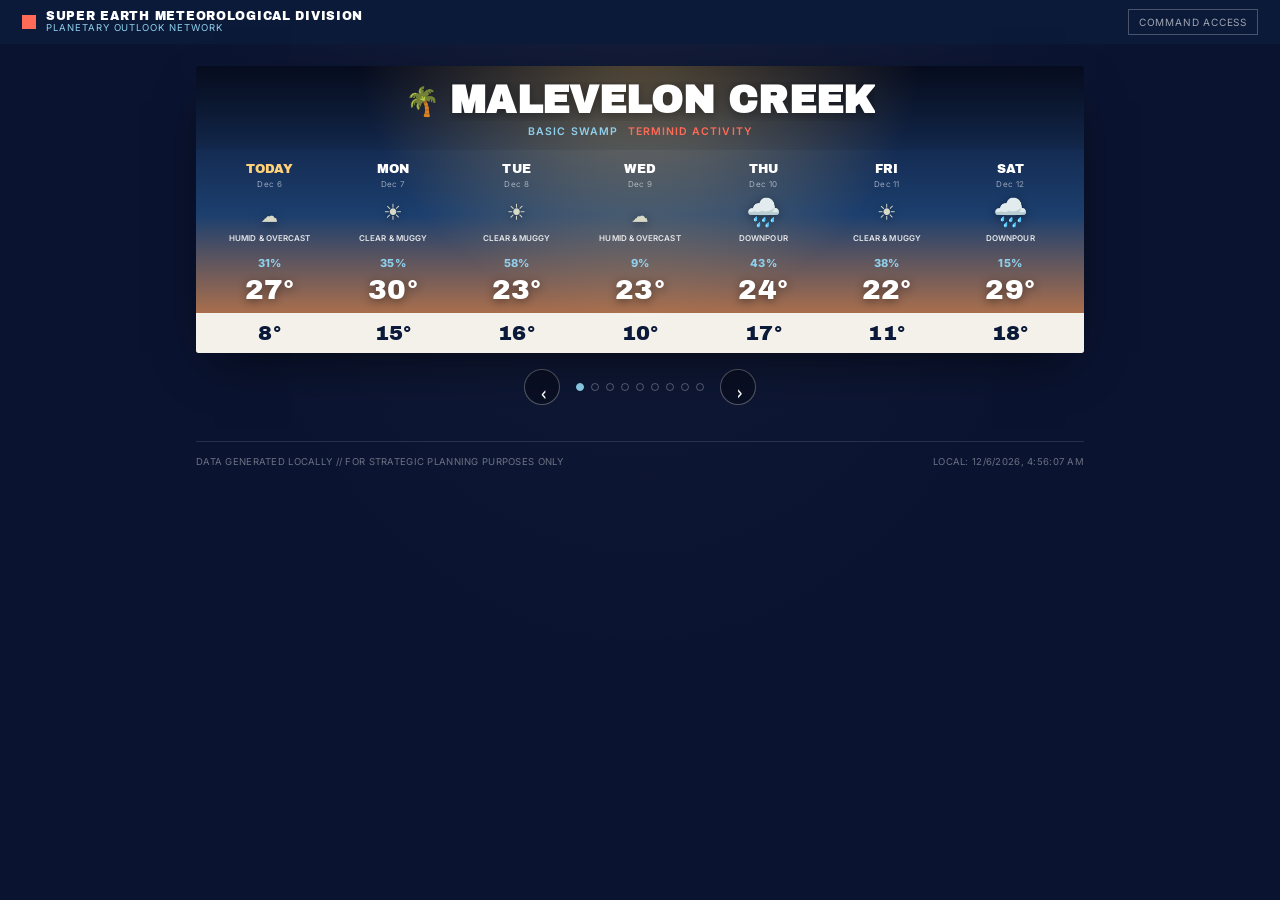
==== index.html @ 5e61d383 "Add files via upload" ====
<!doctype html>
<html lang="en">
<head>
<meta charset="utf-8">
<meta name="viewport" content="width=device-width, initial-scale=1">
<title>SEMD // Planetary Weather Outlook</title>
<link rel="stylesheet" href="style.css">
</head>
<body>

<div class="topbar">
  <div class="brand">
    <div class="mark"></div>
    <div class="brand-text">
      <div class="t1">SUPER EARTH METEOROLOGICAL DIVISION</div>
      <div class="t2">PLANETARY OUTLOOK NETWORK</div>
    </div>
  </div>
  <div class="ticker-wrap"><div class="ticker" id="ticker">LOADING FEED…</div></div>
  <a class="admin-link" href="admin.html">COMMAND ACCESS</a>
</div>

<div class="wrap">

  <div class="forecast-card" id="forecastCard">
    <div class="card-titlebar">
      <div class="title-block">
        <div class="title-line">
          <span class="planet-icon" id="planetIcon"></span>
          <h1 id="planetName">—</h1>
        </div>
        <div class="sub">
          <span id="biomeTag">—</span>
          <span class="faction" id="factionTag">—</span>
        </div>
      </div>
    </div>

    <div class="scroll-region">
      <div class="scroll-inner">
        <div class="days-grid" id="daysGrid"></div>
        <div class="lows-strip" id="lowsStrip"></div>
      </div>
    </div>
  </div>

  <div class="controls-row">
    <button class="nav-btn" id="prevBtn" aria-label="Previous planet">‹</button>
    <div class="dots" id="dots"></div>
    <button class="nav-btn" id="nextBtn" aria-label="Next planet">›</button>
  </div>

  <div class="footer">
    <span>DATA GENERATED LOCALLY // FOR STRATEGIC PLANNING PURPOSES ONLY</span>
    <span id="clock">—</span>
  </div>
</div>

<script src="data.js"></script>
<script>
let config = Store.load();
Store.rollForward(config);
config = Store.load();
Store.applyTheme(config.theme);

let planets = config.planets.filter(p => p.displayed !== false);
if (planets.length === 0) planets = config.planets; // fallback so page is never empty
let current = 0;
let autoTimer = null;

const DAY_NAMES = ["SUN","MON","TUE","WED","THU","FRI","SAT"];

function renderDots(){
  const dotsEl = document.getElementById("dots");
  dotsEl.innerHTML = "";
  planets.forEach((p,i)=>{
    const d = document.createElement("button");
    d.className = "dot" + (i===current ? " active" : "");
    d.title = p.name;
    d.addEventListener("click", ()=> goTo(i));
    dotsEl.appendChild(d);
  });
}

function applyCardBackground(p){
  const card = document.getElementById("forecastCard");
  const bgImg = p.backgroundImage || config.theme.backgroundImage;
  if (bgImg){
    card.style.backgroundImage = `linear-gradient(180deg, rgba(4,8,20,.45), rgba(4,8,20,.18) 42%, rgba(4,8,20,.55)), url("${bgImg}")`;
    card.classList.add("no-glow");
  } else {
    card.style.backgroundImage = "";
    card.classList.remove("no-glow");
  }
}

function renderPlanet(){
  const p = planets[current];
  if (!p) return;

  document.getElementById("planetIcon").innerHTML = renderIconHTML(p.icon, "");
  document.getElementById("planetName").textContent = p.name.toUpperCase();
  document.getElementById("biomeTag").textContent = ((BIOMES[p.biome]||{}).label || p.biome).toUpperCase();
  document.getElementById("factionTag").textContent = (p.faction || "UNKNOWN").toUpperCase() + " ACTIVITY";
  applyCardBackground(p);

  const todayStr = todayIso();
  const grid = document.getElementById("daysGrid");
  const strip = document.getElementById("lowsStrip");
  grid.innerHTML = "";
  strip.innerHTML = "";

  p.forecast.forEach((day)=>{
    const dt = new Date(day.date + "T00:00:00");
    const isToday = day.date === todayStr;

    const col = document.createElement("div");
    col.className = "day-col";
    const riskClass = day.severity === "Extreme" ? " hazard" : "";
    col.innerHTML = `
      <div class="dname${isToday ? " today":""}">${isToday ? "TODAY" : DAY_NAMES[dt.getDay()]}</div>
      <div class="ddate">${dt.toLocaleDateString(undefined,{month:"short",day:"numeric"})}</div>
      <div class="dicon">${renderIconHTML(iconFor(day.condition, config))}</div>
      <div class="dcond">${day.condition}</div>
      <div class="drisk${riskClass}">${day.risk}%</div>
      <div class="dhigh">${day.temp}°</div>
    `;
    grid.appendChild(col);

    const lowEl = document.createElement("div");
    lowEl.className = "dlow";
    lowEl.textContent = day.low + "°";
    strip.appendChild(lowEl);
  });

  renderDots();
}

function goTo(i){
  current = ((i % planets.length) + planets.length) % planets.length;
  renderPlanet();
  restartAuto();
}
function next(){ goTo(current+1); }
function prev(){ goTo(current-1); }

function restartAuto(){
  if (autoTimer) clearInterval(autoTimer);
  const secs = (config.settings && config.settings.rotationSeconds) || 10;
  autoTimer = setInterval(next, Math.max(3, secs) * 1000);
}

document.getElementById("nextBtn").addEventListener("click", next);
document.getElementById("prevBtn").addEventListener("click", prev);

function tickClock(){
  const now = new Date();
  document.getElementById("clock").textContent = "LOCAL: " + now.toLocaleString();
}
setInterval(tickClock, 1000);
tickClock();

function buildTicker(){
  const bits = planets.map(p=>{
    const t = p.forecast[0];
    return `${p.name.toUpperCase()}: ${t.condition.toUpperCase()} ${t.temp}°/${t.low}° [${t.risk}% RISK]`;
  });
  document.getElementById("ticker").textContent = bits.join("     //     ");
}
buildTicker();

// Re-check for a midnight day-advance while the tab stays open.
setInterval(()=>{
  const res = Store.rollForward(config);
  if (res.advanced > 0){
    config = Store.load();
    planets = config.planets.filter(p => p.displayed !== false);
    if (planets.length === 0) planets = config.planets;
    if (current >= planets.length) current = 0;
    renderPlanet();
    buildTicker();
  }
}, 60000);

renderPlanet();
restartAuto();
</script>
</body>
</html>
---- style.css ----
@import url('https://fonts.googleapis.com/css2?family=Archivo+Black&family=Inter:wght@400;500;600;700;800&family=Oswald:wght@400;500;600;700&family=Share+Tech+Mono&display=swap');

:root{
  /* admin console chrome (fixed, not user-themeable) */
  --bg: #0b0d0a;
  --panel: #14170f;
  --accent: #ffb000;
  --accent2: #ff3b30;
  --text: #d9d9c8;
  --line: #3a3f2f;
  --panel-2: #191d13;

  /* public forecast-card palette (driven by config.theme, see data.js) */
  --sky-top: #0a1330;
  --sky-mid: #1c3f6e;
  --sky-bottom: #e2823f;
  --sun-glow: #ffd27a;
  --bar-dark: #0c1a3a;
  --low-bg: #f4f1ea;
  --low-text: #0c1a3a;
  --text-primary: #ffffff;
  --accent-percent: #8fd0ec;
  --accent-hazard: #ff6b57;
}

*{box-sizing:border-box;}
html,body{margin:0;padding:0;}
body{
  background:
    radial-gradient(ellipse at 50% -10%, rgba(255,255,255,0.04), transparent 55%),
    var(--sky-top);
  color:var(--text);
  font-family:'Share Tech Mono', monospace;
  min-height:100vh;
  letter-spacing:.02em;
}
.stencil{
  font-family:'Oswald', sans-serif;
  text-transform:uppercase;
  font-weight:700;
  letter-spacing:.06em;
}

/* ---------- Top bar ---------- */
.topbar{
  background:var(--bar-dark);
  padding:9px 22px;
  display:flex;
  align-items:center;
  justify-content:space-between;
  gap:16px;
  flex-wrap:wrap;
}
.brand{
  display:flex;
  align-items:center;
  gap:10px;
}
.brand .mark{
  width:14px;height:14px;
  background:var(--accent-hazard);
  flex:none;
}
.brand-text{
  line-height:1.15;
}
.brand-text .t1{
  font-size:12px;
  color:#fff;
  font-family:'Archivo Black',sans-serif;
  letter-spacing:.06em;
}
.brand-text .t2{
  font-size:9.5px;
  color:var(--accent-percent);
  letter-spacing:.1em;
  font-family:'Inter',sans-serif;
}
.ticker-wrap{
  flex:1 1 260px;
  overflow:hidden;
  padding:2px 0;
  min-width:160px;
}
.ticker{
  display:inline-block;
  white-space:nowrap;
  padding-left:100%;
  animation:ticker 26s linear infinite;
  font-size:10.5px;
  color:rgba(255,255,255,0.55);
  font-family:'Inter',sans-serif;
  letter-spacing:.03em;
}
@keyframes ticker{
  0%{transform:translateX(0);}
  100%{transform:translateX(-100%);}
}
.topbar a.admin-link{
  color:rgba(255,255,255,0.6);
  text-decoration:none;
  font-size:10px;
  letter-spacing:.08em;
  font-family:'Inter',sans-serif;
  border:1px solid rgba(255,255,255,0.25);
  padding:6px 10px;
  white-space:nowrap;
}
.topbar a.admin-link:hover{ color:#fff; border-color:#fff; }

/* ---------- Layout ---------- */
.wrap{
  max-width:920px;
  margin:0 auto;
  padding:22px 16px 50px;
}

/* ---------- Forecast card (broadcast-style hero) ---------- */
.forecast-card{
  position:relative;
  border-radius:3px;
  overflow:hidden;
  background:linear-gradient(180deg, var(--sky-top) 0%, var(--sky-mid) 52%, var(--sky-bottom) 100%);
  background-size:cover;
  background-position:center;
  box-shadow:0 18px 50px -18px rgba(0,0,0,0.7);
}
.forecast-card::after{
  content:"";
  position:absolute;
  left:50%; bottom:8%;
  width:66%; padding-top:66%;
  transform:translateX(-50%);
  border-radius:50%;
  background:radial-gradient(circle, var(--sun-glow) 0%, transparent 68%);
  opacity:.5;
  pointer-events:none;
}
.forecast-card.no-glow::after{ display:none; }

.card-titlebar{
  position:relative; z-index:2;
  background:linear-gradient(180deg, rgba(0,0,0,0.38), rgba(0,0,0,0.08));
  padding:16px 18px 12px;
  display:flex;
  align-items:center;
  justify-content:center;
  gap:14px;
}
.card-titlebar .title-block{ min-width:0; text-align:center; }
.title-line{
  display:flex;
  align-items:center;
  justify-content:center;
  gap:10px;
  min-width:0;
}
.planet-icon{
  display:inline-flex;
  align-items:center;
  justify-content:center;
  flex:none;
}
.planet-icon img{ width:32px; height:32px; object-fit:contain; filter:drop-shadow(0 2px 4px rgba(0,0,0,.4)); }
.planet-icon .icon-emoji{ font-size:28px; }
.card-titlebar h1{
  font-family:'Archivo Black',sans-serif;
  font-size:clamp(24px,5vw,38px);
  color:var(--text-primary);
  margin:0;
  line-height:1.02;
  letter-spacing:.005em;
  text-shadow:0 2px 12px rgba(0,0,0,.4);
  overflow:hidden;
  text-overflow:ellipsis;
  white-space:nowrap;
}
.card-titlebar .sub{
  font-size:10.5px;
  color:var(--accent-percent);
  font-family:'Inter',sans-serif;
  letter-spacing:.1em;
  font-weight:600;
  text-transform:uppercase;
  display:flex;
  gap:10px;
  flex-wrap:wrap;
  justify-content:center;
  margin-top:4px;
}
.card-titlebar .sub .faction{ color:var(--accent-hazard); }

.nav-btn{
  background:rgba(0,0,0,0.28);
  border:1px solid rgba(255,255,255,0.3);
  color:var(--text-primary);
  font-size:18px;
  width:36px;height:36px;
  cursor:pointer;
  flex:none;
  border-radius:50%;
  transition:.15s;
}
.nav-btn:hover{ background:rgba(0,0,0,0.5); border-color:#fff; }

.scroll-region{
  position:relative; z-index:2;
  overflow-x:auto;
}
.scroll-inner{
  min-width:560px;
}

.days-grid{
  display:grid;
  grid-template-columns:repeat(7,1fr);
  padding:4px 12px 2px;
}
.day-col{
  display:flex;
  flex-direction:column;
  align-items:center;
  text-align:center;
  padding:8px 3px 6px;
  gap:3px;
}
.day-col .dname{
  font-family:'Archivo Black',sans-serif;
  font-size:12.5px;
  color:var(--text-primary);
  letter-spacing:.01em;
}
.day-col .dname.today{ color:var(--sun-glow); }
.day-col .ddate{
  font-size:8px;
  color:rgba(255,255,255,0.55);
  font-family:'Inter',sans-serif;
  letter-spacing:.04em;
  margin-bottom:2px;
}
.day-col .dicon{
  font-size:28px;
  margin:2px 0;
  filter:drop-shadow(0 2px 5px rgba(0,0,0,.4));
}
.day-col .dicon img{ width:32px; height:32px; object-fit:contain; }
.day-col .dicon .icon-emoji{ font-size:28px; }
.day-col .dcond{
  font-size:8px;
  color:var(--text-primary);
  opacity:.85;
  line-height:1.2;
  min-height:19px;
  text-transform:uppercase;
  letter-spacing:.01em;
  font-family:'Inter',sans-serif;
  font-weight:600;
}
.day-col .drisk{
  font-size:11px;
  font-weight:800;
  color:var(--accent-percent);
  font-family:'Inter',sans-serif;
}
.day-col .drisk.hazard{ color:var(--accent-hazard); }
.day-col .dhigh{
  font-family:'Archivo Black',sans-serif;
  font-size:clamp(19px,3.4vw,28px);
  color:var(--text-primary);
  margin-top:1px;
  text-shadow:0 2px 10px rgba(0,0,0,.45);
}

.lows-strip{
  display:grid;
  grid-template-columns:repeat(7,1fr);
  background:var(--low-bg);
  padding:9px 12px;
}
.lows-strip .dlow{
  text-align:center;
  font-family:'Archivo Black',sans-serif;
  font-size:clamp(15px,2.4vw,21px);
  color:var(--low-text);
}

.controls-row{
  display:flex;
  align-items:center;
  justify-content:center;
  gap:16px;
  margin-top:16px;
  flex-wrap:wrap;
}
.dots{
  display:flex;
  gap:7px;
  justify-content:center;
  flex-wrap:wrap;
}
.dot{
  width:8px;height:8px;
  border-radius:50%;
  border:1px solid rgba(255,255,255,0.3);
  background:transparent;
  cursor:pointer;
  padding:0;
}
.dot.active{ background:var(--accent-percent); border-color:var(--accent-percent); }

.section-label{
  font-family:'Inter',sans-serif;
  font-weight:600;
  font-size:11px;
  letter-spacing:.16em;
  color:rgba(255,255,255,0.5);
  margin:26px 0 10px;
  display:flex;
  align-items:center;
  gap:10px;
  text-transform:uppercase;
}
.section-label::after{
  content:"";
  flex:1;
  height:1px;
  background:rgba(255,255,255,0.14);
}

/* ---------- Footer ---------- */
.footer{
  margin-top:36px;
  padding-top:14px;
  border-top:1px solid rgba(255,255,255,0.12);
  font-size:9.5px;
  color:rgba(255,255,255,0.4);
  font-family:'Inter',sans-serif;
  letter-spacing:.03em;
  display:flex;
  justify-content:space-between;
  flex-wrap:wrap;
  gap:8px;
}

/* ============ ADMIN ============ */
.admin-wrap{
  max-width:980px;
  margin:0 auto;
  padding:26px 20px 80px;
}
.panel{
  border:1px solid var(--line);
  background:var(--panel);
  padding:18px;
  margin-bottom:22px;
}
.panel h2{
  font-family:'Oswald',sans-serif;
  font-size:14px;
  letter-spacing:.14em;
  color:var(--accent);
  margin:0 0 4px;
  text-transform:uppercase;
}
.panel .hint{
  font-size:11px;
  color:#8a8f7a;
  margin:0 0 16px;
  line-height:1.5;
}
.note-box{
  border:1px solid rgba(255,176,0,0.4);
  background:rgba(255,176,0,0.06);
  color:var(--accent);
  font-size:11px;
  padding:10px 12px;
  margin-bottom:20px;
  line-height:1.6;
}

.field-row{
  display:grid;
  grid-template-columns:repeat(auto-fit,minmax(150px,1fr));
  gap:12px;
  margin-bottom:12px;
}
label{
  display:block;
  font-size:10px;
  letter-spacing:.08em;
  color:#9a9f88;
  margin-bottom:5px;
  text-transform:uppercase;
}
input[type=text], input[type=number], select, textarea{
  width:100%;
  background:#0e100b;
  border:1px solid var(--line);
  color:var(--text);
  font-family:'Share Tech Mono', monospace;
  font-size:13px;
  padding:8px 9px;
}
input[type=color]{
  width:100%;
  height:36px;
  background:#0e100b;
  border:1px solid var(--line);
  padding:2px;
  cursor:pointer;
}
input:focus, select:focus, textarea:focus{
  outline:1px solid var(--accent);
  border-color:var(--accent);
}
input[type=checkbox]{
  width:16px;height:16px;
  accent-color:var(--accent);
  vertical-align:middle;
}

button, .btn{
  font-family:'Oswald',sans-serif;
  font-size:11px;
  letter-spacing:.1em;
  text-transform:uppercase;
  background:transparent;
  color:var(--accent);
  border:1px solid var(--accent);
  padding:9px 16px;
  cursor:pointer;
  transition:.15s;
}
button:hover, .btn:hover{ background:rgba(255,176,0,0.12); }
button.danger, .btn.danger{ color:var(--accent2); border-color:var(--accent2); }
button.danger:hover{ background:rgba(255,59,48,0.12); }
button.ghost{ color:#9a9f88; border-color:var(--line); }
button.ghost:hover{ border-color:#9a9f88; background:rgba(255,255,255,0.03); }
button:disabled{ opacity:.4; cursor:not-allowed; }

.btn-row{ display:flex; gap:10px; flex-wrap:wrap; margin-top:6px; }

.planet-list{ display:flex; flex-direction:column; gap:8px; }
.planet-row{
  display:flex;
  align-items:center;
  gap:12px;
  border:1px solid var(--line);
  padding:10px 12px;
  background:#0e100b;
}
.planet-row .swatch{
  width:30px;height:30px;
  border-radius:50%;
  flex:none;
  display:flex;align-items:center;justify-content:center;
  font-size:15px;
  overflow:hidden;
}
.planet-row .swatch img{ width:100%; height:100%; object-fit:cover; }
.planet-row .swatch .icon-emoji{ font-size:15px; }
.planet-row .pname{
  font-family:'Oswald',sans-serif;
  font-size:13px;
  color:var(--text);
  flex:1;
  min-width:100px;
}
.planet-row .pbiome{
  font-size:10px;
  color:#8a8f7a;
  flex:none;
}
.planet-row.selected{ border-color:var(--accent); }

.day-edit-grid{
  display:grid;
  grid-template-columns:repeat(auto-fill,minmax(210px,1fr));
  gap:12px;
}
.day-edit-card{
  border:1px solid var(--line);
  padding:10px;
  background:#0e100b;
}
.day-edit-card .hdr{
  font-family:'Oswald',sans-serif;
  font-size:11px;
  color:var(--accent);
  letter-spacing:.08em;
  margin-bottom:8px;
  display:flex;
  justify-content:space-between;
}

.tabs{ display:flex; gap:6px; flex-wrap:wrap; margin-bottom:18px; }
.tab-btn{
  font-family:'Oswald',sans-serif;
  font-size:11px;
  letter-spacing:.08em;
  padding:7px 12px;
  border:1px solid var(--line);
  background:transparent;
  color:#9a9f88;
  cursor:pointer;
}
.tab-btn.active{ color:var(--accent); border-color:var(--accent); background:rgba(255,176,0,0.08); }

.status-msg{
  font-size:11px;
  color:var(--accent);
  margin-top:10px;
  min-height:14px;
}
.lock-screen{
  max-width:360px;
  margin:80px auto;
  border:1px solid var(--line);
  background:var(--panel);
  padding:26px;
  text-align:center;
}
.lock-screen .stencil{ color:var(--accent); font-size:18px; margin-bottom:14px; }
.lock-screen p{ font-size:11px; color:#8a8f7a; line-height:1.6; }
.hidden{ display:none !important; }

/* ---------- Icon library / uploads (admin) ---------- */
.icon-grid{
  display:grid;
  grid-template-columns:repeat(auto-fill,minmax(150px,1fr));
  gap:12px;
}
.icon-card{
  border:1px solid var(--line);
  background:#0e100b;
  padding:12px;
  text-align:center;
}
.icon-card .preview{
  width:44px;height:44px;
  margin:0 auto 8px;
  display:flex;align-items:center;justify-content:center;
  font-size:26px;
  border:1px solid var(--line);
  background:rgba(255,255,255,0.03);
  border-radius:50%;
  overflow:hidden;
}
.icon-card .preview img{ width:100%; height:100%; object-fit:contain; }
.icon-card .cat-label{
  font-family:'Oswald',sans-serif;
  font-size:10.5px;
  letter-spacing:.06em;
  color:var(--text);
  margin-bottom:8px;
  text-transform:uppercase;
}
.icon-card input[type=file]{
  font-size:9.5px;
  color:#8a8f7a;
  margin-bottom:6px;
}
.file-row{
  display:flex;
  align-items:center;
  gap:8px;
  flex-wrap:wrap;
  margin-top:4px;
}
.bg-preview{
  width:100%;
  max-width:320px;
  aspect-ratio:16/9;
  border:1px solid var(--line);
  background-size:cover;
  background-position:center;
  background-color:#0e100b;
  display:flex;
  align-items:center;
  justify-content:center;
  font-size:10px;
  color:#5f6452;
  margin:8px 0;
}
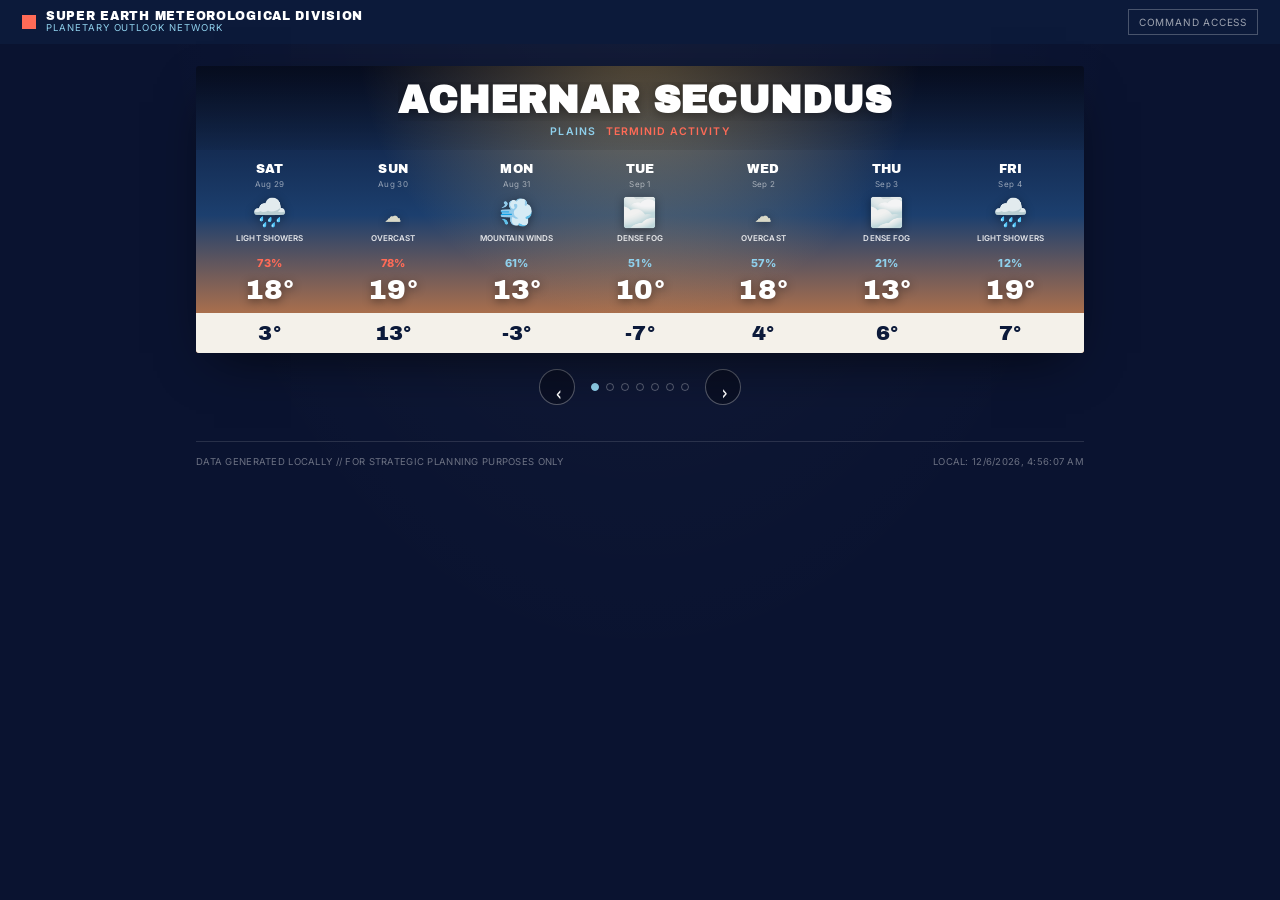
==== commit d0693352: "Add files via upload" ====
--- a/index.html
+++ b/index.html
@@ -58,7 +58,9 @@
 
 <script src="data.js"></script>
 <script>
-let config = Store.load();
+(async function () {
+
+let config = await Store.init();
 Store.rollForward(config);
 config = Store.load();
 Store.applyTheme(config.theme);
@@ -184,6 +186,8 @@
 
 renderPlanet();
 restartAuto();
+
+})();
 </script>
 </body>
 </html>
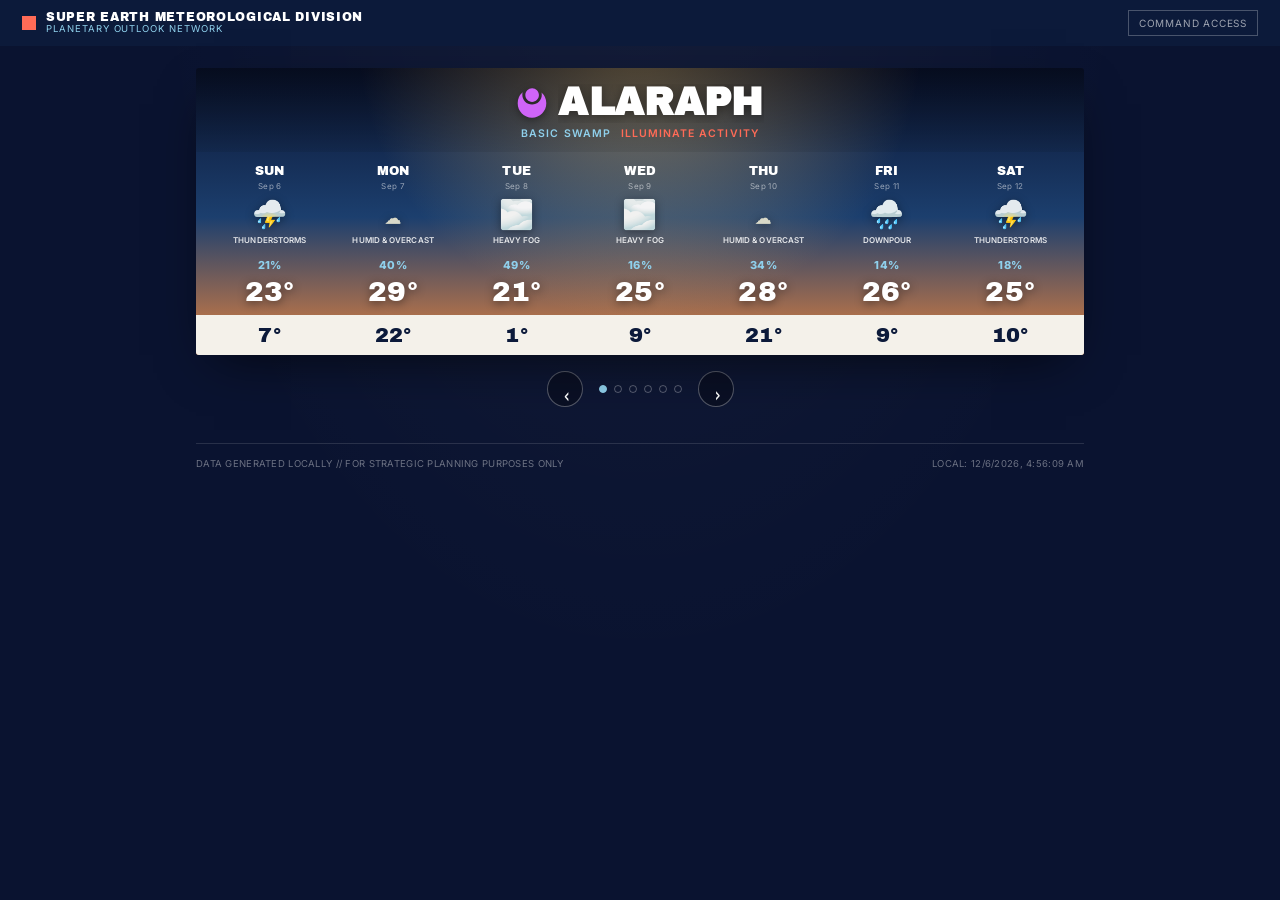
==== commit 745139eb: "Add files via upload" ====
--- a/index.html
+++ b/index.html
@@ -100,7 +100,7 @@
   const p = planets[current];
   if (!p) return;
 
-  document.getElementById("planetIcon").innerHTML = renderIconHTML(p.icon, "");
+  document.getElementById("planetIcon").innerHTML = renderIconHTML(planetIconFor(p), "");
   document.getElementById("planetName").textContent = p.name.toUpperCase();
   document.getElementById("biomeTag").textContent = ((BIOMES[p.biome]||{}).label || p.biome).toUpperCase();
   document.getElementById("factionTag").textContent = (p.faction || "UNKNOWN").toUpperCase() + " ACTIVITY";
@@ -163,11 +163,7 @@
 tickClock();
 
 function buildTicker(){
-  const bits = planets.map(p=>{
-    const t = p.forecast[0];
-    return `${p.name.toUpperCase()}: ${t.condition.toUpperCase()} ${t.temp}°/${t.low}° [${t.risk}% RISK]`;
-  });
-  document.getElementById("ticker").textContent = bits.join("     //     ");
+  document.getElementById("ticker").textContent = buildTickerText(config);
 }
 buildTicker();
 
--- a/style.css
+++ b/style.css
@@ -87,7 +87,7 @@
   white-space:nowrap;
   padding-left:100%;
   animation:ticker 26s linear infinite;
-  font-size:10.5px;
+  font-size:20px;
   color:rgba(255,255,255,0.55);
   font-family:'Inter',sans-serif;
   letter-spacing:.03em;
@@ -536,7 +536,7 @@
   padding:12px;
   text-align:center;
 }
-.icon-card .preview{
+.icon-card .preview, .standalone-preview{
   width:44px;height:44px;
   margin:0 auto 8px;
   display:flex;align-items:center;justify-content:center;
@@ -546,7 +546,7 @@
   border-radius:50%;
   overflow:hidden;
 }
-.icon-card .preview img{ width:100%; height:100%; object-fit:contain; }
+.icon-card .preview img, .standalone-preview img{ width:100%; height:100%; object-fit:contain; }
 .icon-card .cat-label{
   font-family:'Oswald',sans-serif;
   font-size:10.5px;
